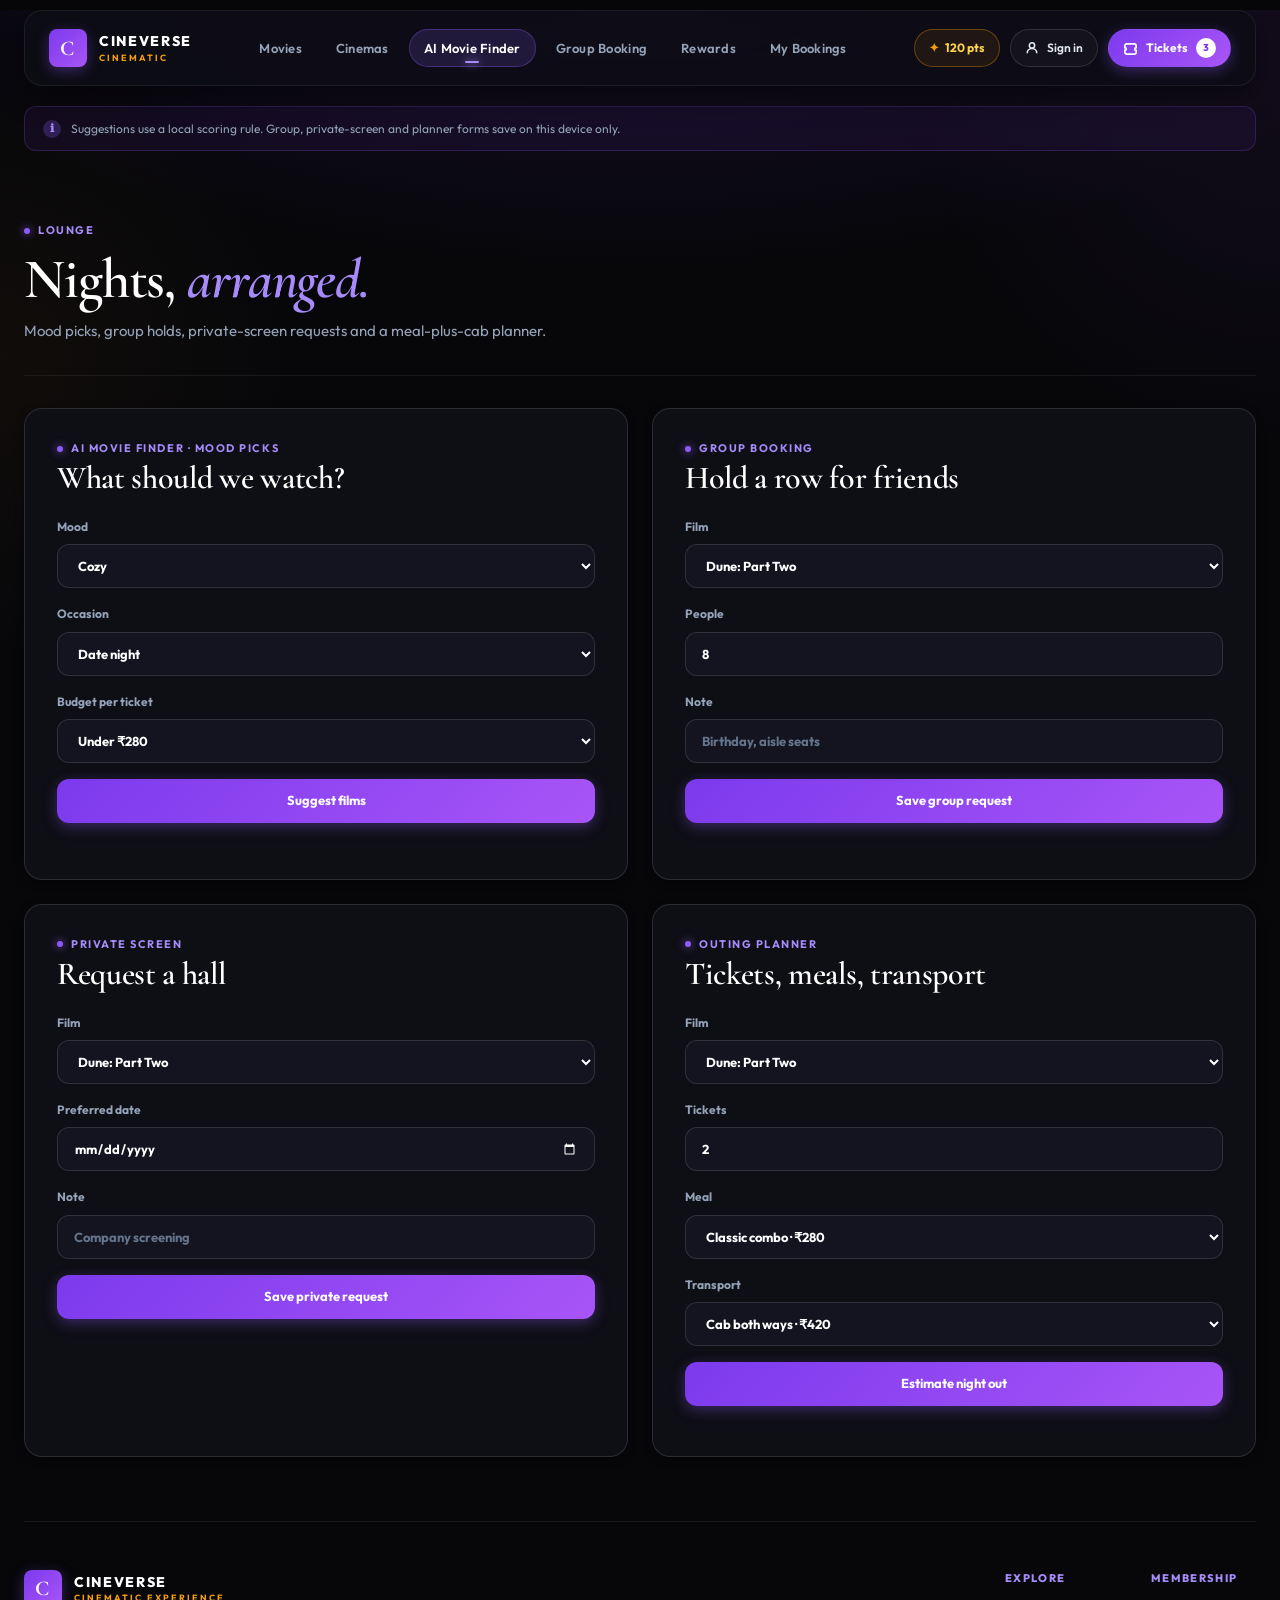
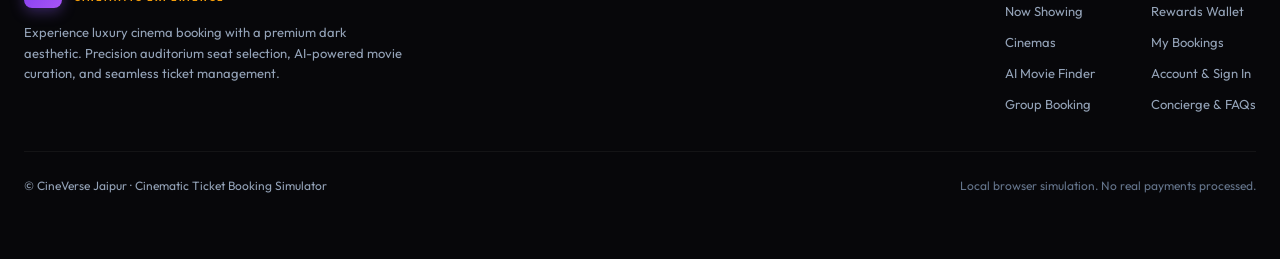
==== web/lounge.html @ 782a1f3f "Initial commit: CineVerse movie booking simulator" ====
<!doctype html>
<html lang="en">
<head>
  <meta charset="utf-8">
  <meta name="viewport" content="width=device-width, initial-scale=1">
  <meta name="theme-color" content="#07070A">
  <title>Lounge & AI Movie Finder | CineVerse</title>
  <link rel="preconnect" href="https://fonts.googleapis.com">
  <link rel="preconnect" href="https://fonts.gstatic.com" crossorigin>
  <link href="https://fonts.googleapis.com/css2?family=Cormorant+Garamond:wght@500;600;700&family=Outfit:wght@400;500;600;700;800&display=swap" rel="stylesheet">
  <link rel="stylesheet" href="styles.css">
  <script src="data.js" defer></script>
  <script src="app.js?v=cineverse1" defer></script>
</head>
<body data-page="lounge">
  <header class="topbar" id="app-header"></header>
  <main>
    <p class="demo-banner">Suggestions use a local scoring rule. Group, private-screen and planner forms save on this device only.</p>
    <section class="history-page-heading">
      <p class="eyebrow">LOUNGE</p>
      <h1>Nights, <em>arranged.</em></h1>
      <p class="intro-note">Mood picks, group holds, private-screen requests and a meal-plus-cab planner.</p>
    </section>
    <section class="lounge-grid">
      <article class="panel" id="mood-picks">
        <p class="eyebrow">AI MOVIE FINDER · MOOD PICKS</p>
        <h2>What should we watch?</h2>
        <form id="suggest-form" class="stack-form">
          <label>Mood
            <select id="mood">
              <option value="cozy">Cozy</option>
              <option value="epic">Epic</option>
              <option value="tense">Tense</option>
              <option value="hopeful">Hopeful</option>
              <option value="thoughtful">Thoughtful</option>
            </select>
          </label>
          <label>Occasion
            <select id="occasion">
              <option value="date">Date night</option>
              <option value="friends">Friends</option>
              <option value="family">Family</option>
              <option value="solo">Solo</option>
              <option value="celebration">Celebration</option>
            </select>
          </label>
          <label>Budget per ticket
            <select id="budget">
              <option value="280">Under ₹280</option>
              <option value="320">Under ₹320</option>
              <option value="400">Under ₹400</option>
              <option value="800">Any format</option>
            </select>
          </label>
          <button type="submit">Suggest films</button>
        </form>
        <div id="suggest-results" class="suggest-results"></div>
      </article>
      <article class="panel" id="group-booking">
        <p class="eyebrow">GROUP BOOKING</p>
        <h2>Hold a row for friends</h2>
        <form id="group-form" class="stack-form">
          <label>Film <select id="group-movie"></select></label>
          <label>People <input id="group-size" type="number" min="4" max="40" value="8" required></label>
          <label>Note <input id="group-note" type="text" placeholder="Birthday, aisle seats"></label>
          <button type="submit">Save group request</button>
        </form>
        <p id="group-status" class="status-message" role="status"></p>
      </article>
      <article class="panel" id="private-screen">
        <p class="eyebrow">PRIVATE SCREEN</p>
        <h2>Request a hall</h2>
        <form id="private-form" class="stack-form">
          <label>Film <select id="private-movie"></select></label>
          <label>Preferred date <input id="private-date" type="date" required></label>
          <label>Note <input id="private-note" type="text" placeholder="Company screening"></label>
          <button type="submit">Save private request</button>
        </form>
        <p id="private-status" class="status-message" role="status"></p>
      </article>
      <article class="panel" id="outing-planner">
        <p class="eyebrow">OUTING PLANNER</p>
        <h2>Tickets, meals, transport</h2>
        <form id="planner-form" class="stack-form">
          <label>Film <select id="plan-movie"></select></label>
          <label>Tickets <input id="plan-tickets" type="number" min="1" max="12" value="2" required></label>
          <label>Meal
            <select id="plan-meal">
              <option value="classic">Classic combo · ₹280</option>
              <option value="recliner">Recliner tray · ₹520</option>
              <option value="skip">No meal</option>
            </select>
          </label>
          <label>Transport
            <select id="plan-transport">
              <option value="cab">Cab both ways · ₹420</option>
              <option value="metro">Metro + auto · ₹120</option>
              <option value="own">Own vehicle · ₹80</option>
            </select>
          </label>
          <button type="submit">Estimate night out</button>
        </form>
        <p id="planner-status" class="status-message" role="status"></p>
      </article>
    </section>
  </main>
  <footer id="app-footer"></footer>
</body>
</html>
---- web/styles.css ----
/* ==========================================================================
   CINEVERSE — Cinematic Dark Aesthetic (Inspired by Cine Sync)
   ========================================================================== */

@import url("https://fonts.googleapis.com/css2?family=Cormorant+Garamond:ital,wght@0,500;0,600;0,700;1,500;1,600&family=Outfit:wght@300;400;500;600;700;800&display=swap");

:root {
  color-scheme: dark;

  /* Deep Charcoal & Obsidian Base */
  --bg-canvas: #07070A;
  --bg-surface: #0E0E15;
  --bg-surface-elevated: #141420;
  --bg-surface-card: #181826;
  --bg-surface-hover: #202033;
  --bg-glass: rgba(14, 14, 21, 0.85);
  --bg-glass-card: rgba(22, 22, 34, 0.72);
  --bg-glass-elevated: rgba(26, 26, 42, 0.85);

  /* Elegant Purple & Ultraviolet Accents */
  --purple-primary: #8B5CF6;
  --purple-vibrant: #7C3AED;
  --purple-light: #A78BFA;
  --purple-soft: #DDD6FE;
  --purple-muted: #5B21B6;
  --purple-glow: rgba(139, 92, 246, 0.35);
  --purple-glow-subtle: rgba(139, 92, 246, 0.15);
  --purple-glow-hover: rgba(168, 85, 247, 0.45);
  --gradient-purple: linear-gradient(135deg, #7C3AED 0%, #A855F7 100%);
  --gradient-purple-subtle: linear-gradient(135deg, rgba(124, 58, 237, 0.18) 0%, rgba(168, 85, 247, 0.08) 100%);
  --gradient-glass: linear-gradient(135deg, rgba(255, 255, 255, 0.05) 0%, rgba(255, 255, 255, 0.01) 100%);

  /* Secondary Accents */
  --amber-gold: #F59E0B;
  --amber-gold-light: #FCD34D;
  --amber-glow: rgba(245, 158, 11, 0.25);
  --emerald: #10B981;
  --emerald-glow: rgba(16, 185, 129, 0.25);
  --rose-alert: #F43F5E;
  --rose-glow: rgba(244, 63, 94, 0.25);

  /* Typography / Text Palette */
  --text-primary: #F8FAFC;
  --text-heading: #FFFFFF;
  --text-body: #E2E8F0;
  --text-secondary: #94A3B8;
  --text-muted: #64748B;
  --text-subtle: #475569;

  /* Borders & Lines */
  --border-subtle: rgba(255, 255, 255, 0.07);
  --border-medium: rgba(255, 255, 255, 0.12);
  --border-purple: rgba(139, 92, 246, 0.28);
  --border-purple-strong: rgba(139, 92, 246, 0.6);
  --border-purple-glow: 0 0 0 1px rgba(139, 92, 246, 0.4), 0 0 15px rgba(139, 92, 246, 0.2);

  /* Shadows & Depth */
  --shadow-sm: 0 2px 8px rgba(0, 0, 0, 0.4);
  --shadow-md: 0 8px 24px rgba(0, 0, 0, 0.55);
  --shadow-lg: 0 16px 40px rgba(0, 0, 0, 0.7);
  --shadow-purple: 0 10px 30px -10px rgba(124, 58, 237, 0.45);
  --shadow-glow: 0 0 25px rgba(139, 92, 246, 0.25);

  /* Typography Settings */
  --font-display: "Cormorant Garamond", Georgia, serif;
  --font-ui: "Outfit", -apple-system, BlinkMacSystemFont, "Segoe UI", Roboto, sans-serif;

  /* Motion & Dimensions */
  --ease: cubic-bezier(0.16, 1, 0.3, 1);
  --ease-spring: cubic-bezier(0.34, 1.56, 0.64, 1);
  --content-max: 1240px;
  --radius-xs: 4px;
  --radius-sm: 8px;
  --radius-md: 12px;
  --radius-lg: 18px;
  --radius-xl: 26px;
  --radius-pill: 9999px;
}

/* ==========================================================================
   Base & Resets
   ========================================================================== */

*, *::before, *::after {
  box-sizing: border-box;
  margin: 0;
  padding: 0;
}

html {
  scroll-behavior: smooth;
  scroll-padding-top: 96px;
  background-color: var(--bg-canvas);
}

body {
  min-width: 320px;
  min-height: 100vh;
  margin: 0;
  padding-bottom: 40px;
  color: var(--text-body);
  background-color: var(--bg-canvas);
  background-image:
    radial-gradient(ellipse 90% 60% at 50% -15%, rgba(124, 58, 237, 0.16), transparent 75%),
    radial-gradient(circle 600px at 100% 10%, rgba(168, 85, 247, 0.06), transparent 60%),
    radial-gradient(circle 500px at 0% 40%, rgba(245, 158, 11, 0.04), transparent 60%);
  background-attachment: fixed;
  font: 400 15px/1.6 var(--font-ui);
  -webkit-font-smoothing: antialiased;
  -moz-osx-font-smoothing: grayscale;
}

/* Custom Cinema Scrollbar */
::-webkit-scrollbar {
  width: 9px;
  height: 9px;
}
::-webkit-scrollbar-track {
  background: var(--bg-canvas);
}
::-webkit-scrollbar-thumb {
  background: #252538;
  border-radius: var(--radius-pill);
  border: 2px solid var(--bg-canvas);
}
::-webkit-scrollbar-thumb:hover {
  background: var(--purple-vibrant);
}

button, input, select, textarea {
  font: inherit;
  color: inherit;
}

button, a, input, select {
  -webkit-tap-highlight-color: transparent;
}

a {
  color: inherit;
  text-decoration: none;
  transition: color 180ms var(--ease);
}

button {
  background: transparent;
  border: 0;
  cursor: pointer;
  color: inherit;
}

button:focus-visible, a:focus-visible, input:focus-visible, select:focus-visible, textarea:focus-visible {
  outline: 2px solid var(--purple-primary);
  outline-offset: 3px;
}

.topbar, main, footer {
  width: min(var(--content-max), calc(100% - 48px));
  margin-inline: auto;
}

main {
  animation: page-enter 300ms var(--ease) both;
}

/* ==========================================================================
   Navigation Bar (Header)
   ========================================================================== */

.topbar {
  position: sticky;
  z-index: 50;
  top: 0;
  display: flex;
  align-items: center;
  justify-content: space-between;
  gap: 20px;
  min-height: 76px;
  padding: 12px 24px;
  margin-top: 10px;
  border: 1px solid var(--border-subtle);
  border-radius: var(--radius-lg);
  background: var(--bg-glass);
  backdrop-filter: blur(24px) saturate(180%);
  -webkit-backdrop-filter: blur(24px) saturate(180%);
  box-shadow: 0 10px 30px rgba(0, 0, 0, 0.45);
  transition: border-color 220ms var(--ease), box-shadow 220ms var(--ease);
}

.topbar:hover {
  border-color: rgba(139, 92, 246, 0.2);
}

/* Brand Wordmark */
.wordmark {
  display: inline-flex;
  align-items: center;
  gap: 12px;
  font-size: 14px;
  font-weight: 800;
  letter-spacing: 0.12em;
  color: var(--text-heading);
  text-transform: uppercase;
}

.wordmark .mark {
  display: grid;
  width: 38px;
  height: 38px;
  place-items: center;
  border-radius: var(--radius-sm);
  background: var(--gradient-purple);
  color: #FFFFFF;
  font: 700 21px/1 var(--font-display);
  box-shadow: 0 4px 14px var(--purple-glow);
  transition: transform 220ms var(--ease), box-shadow 220ms var(--ease);
}

.wordmark:hover .mark {
  transform: scale(1.06) rotate(-2deg);
  box-shadow: 0 6px 20px rgba(139, 92, 246, 0.6);
}

.brand-text {
  display: flex;
  flex-direction: column;
  line-height: 1.1;
}

.brand-text small {
  margin-top: 3px;
  color: var(--amber-gold);
  font: 700 9px/1 var(--font-ui);
  letter-spacing: 0.22em;
}

/* Primary Navigation Links */
.primary-nav {
  display: flex;
  align-items: center;
  gap: 6px;
}

.primary-nav .nav-item {
  position: relative;
  padding: 8px 14px;
  border-radius: var(--radius-pill);
  color: var(--text-secondary);
  font-size: 13px;
  font-weight: 600;
  letter-spacing: 0.02em;
  transition: color 180ms var(--ease), background 180ms var(--ease);
}

.primary-nav .nav-item:hover {
  color: var(--text-heading);
  background: rgba(255, 255, 255, 0.05);
}

.primary-nav .nav-item.active,
.primary-nav .nav-item[aria-current="page"] {
  color: #FFFFFF;
  background: rgba(139, 92, 246, 0.16);
  border: 1px solid rgba(139, 92, 246, 0.35);
}

.primary-nav .nav-item.active::after,
.primary-nav .nav-item[aria-current="page"]::after {
  content: "";
  position: absolute;
  bottom: 3px;
  left: 50%;
  transform: translateX(-50%);
  width: 14px;
  height: 2px;
  background: var(--purple-light);
  border-radius: 2px;
  box-shadow: 0 0 8px var(--purple-light);
}

/* Header Action Cluster */
.header-actions {
  display: flex;
  align-items: center;
  gap: 10px;
}

/* Rewards Pill */
.rewards-pill {
  display: inline-flex;
  align-items: center;
  gap: 6px;
  height: 38px;
  padding: 0 14px;
  border: 1px solid rgba(245, 158, 11, 0.35);
  border-radius: var(--radius-pill);
  background: rgba(245, 158, 11, 0.08);
  color: var(--amber-gold-light);
  font-size: 12px;
  font-weight: 700;
  transition: transform 180ms var(--ease), background 180ms var(--ease), border-color 180ms var(--ease);
}

.rewards-pill:hover {
  transform: translateY(-1px);
  background: rgba(245, 158, 11, 0.16);
  border-color: var(--amber-gold);
  color: #FFFFFF;
  box-shadow: 0 4px 14px var(--amber-glow);
}

.rewards-icon {
  color: var(--amber-gold);
  font-size: 12px;
}

/* Session / Sign-in Pill */
.session-pill {
  display: inline-flex;
  align-items: center;
  gap: 8px;
  height: 38px;
  padding: 0 14px;
  border: 1px solid var(--border-medium);
  border-radius: var(--radius-pill);
  background: rgba(255, 255, 255, 0.03);
  color: var(--text-body);
  font-size: 12px;
  font-weight: 600;
  transition: transform 180ms var(--ease), background 180ms var(--ease), border-color 180ms var(--ease);
}

.session-pill:hover {
  transform: translateY(-1px);
  background: rgba(255, 255, 255, 0.08);
  border-color: var(--purple-light);
  color: #FFFFFF;
}

.session-icon {
  width: 14px;
  height: 14px;
  fill: none;
  stroke: currentColor;
  stroke-width: 1.8;
}

/* Ticket Archive Link */
.history-link {
  display: inline-flex;
  align-items: center;
  gap: 8px;
  height: 38px;
  padding: 0 14px;
  border: 1px solid var(--border-purple);
  border-radius: var(--radius-pill);
  background: var(--gradient-purple);
  color: #FFFFFF;
  font-size: 12px;
  font-weight: 700;
  box-shadow: 0 4px 14px var(--purple-glow);
  transition: transform 180ms var(--ease), box-shadow 180ms var(--ease), filter 180ms var(--ease);
}

.history-link:hover {
  transform: translateY(-1px);
  box-shadow: 0 6px 20px rgba(139, 92, 246, 0.55);
  filter: brightness(1.1);
}

.history-link svg {
  width: 15px;
  height: 15px;
  fill: none;
  stroke: currentColor;
  stroke-width: 1.8;
}

.booking-count {
  display: inline-grid;
  min-width: 20px;
  height: 20px;
  padding-inline: 4px;
  place-items: center;
  border-radius: var(--radius-pill);
  background: #FFFFFF;
  color: var(--purple-vibrant);
  font-size: 10px;
  font-weight: 800;
}

/* Mobile Nav Toggle Button */
.nav-toggle {
  display: none;
  width: 40px;
  height: 40px;
  place-items: center;
  border: 1px solid var(--border-medium);
  border-radius: var(--radius-md);
  background: var(--bg-surface);
  color: var(--text-primary);
}

.nav-toggle-icon,
.nav-toggle-icon::before,
.nav-toggle-icon::after {
  display: block;
  width: 18px;
  height: 2px;
  background: currentColor;
  border-radius: 2px;
  transition: transform 200ms var(--ease);
}

.nav-toggle-icon {
  position: relative;
}

.nav-toggle-icon::before,
.nav-toggle-icon::after {
  content: "";
  position: absolute;
  left: 0;
}

.nav-toggle-icon::before { top: -6px; }
.nav-toggle-icon::after { top: 6px; }

/* Demo Banner */
.demo-banner {
  margin: 20px 0 24px;
  padding: 12px 18px;
  border: 1px solid rgba(139, 92, 246, 0.22);
  border-radius: var(--radius-md);
  background: rgba(124, 58, 237, 0.08);
  color: var(--text-secondary);
  font-size: 12px;
  display: flex;
  align-items: center;
  gap: 10px;
}

.demo-banner::before {
  content: "ℹ";
  display: inline-grid;
  width: 18px;
  height: 18px;
  place-items: center;
  border-radius: 50%;
  background: rgba(139, 92, 246, 0.25);
  color: var(--purple-light);
  font-size: 11px;
  font-weight: 800;
  flex-shrink: 0;
}

/* ==========================================================================
   Cinematic Hero Banner (Featured Film Carousel)
   ========================================================================== */

.feature-hero {
  position: relative;
  display: grid;
  grid-template-columns: repeat(12, minmax(0, 1fr));
  min-height: 480px;
  margin: 24px 0 64px;
  border: 1px solid var(--border-medium);
  border-radius: var(--radius-xl);
  overflow: hidden;
  background: var(--bg-surface);
  background-size: cover;
  background-position: center 20%;
  background-repeat: no-repeat;
  transition: background-image 400ms var(--ease);
  box-shadow: var(--shadow-lg), inset 0 1px 0 rgba(255, 255, 255, 0.08);
}

.feature-hero::before {
  content: "";
  position: absolute;
  inset: 0;
  background:
    radial-gradient(ellipse 60% 80% at 85% 50%, rgba(124, 58, 237, 0.22), transparent 70%),
    radial-gradient(circle 350px at 15% 20%, rgba(168, 85, 247, 0.1), transparent 60%);
  pointer-events: none;
}

.feature-copy {
  grid-column: 1 / span 7;
  position: relative;
  z-index: 2;
  display: flex;
  flex-direction: column;
  justify-content: center;
  align-items: flex-start;
  padding: 56px clamp(28px, 5vw, 64px);
  animation: rise-in 420ms var(--ease) both;
}

.feature-kicker {
  display: flex;
  width: 100%;
  justify-content: space-between;
  align-items: center;
  margin-bottom: 8px;
}

.eyebrow {
  margin: 0;
  color: var(--purple-light);
  font: 700 11px/1.4 var(--font-ui);
  letter-spacing: 0.14em;
  text-transform: uppercase;
  display: inline-flex;
  align-items: center;
  gap: 8px;
}

.eyebrow::before {
  content: "";
  display: inline-block;
  width: 6px;
  height: 6px;
  border-radius: 50%;
  background: var(--purple-primary);
  box-shadow: 0 0 8px var(--purple-primary);
}

.feature-counter {
  color: var(--text-muted);
  font-size: 12px;
  font-weight: 700;
  font-variant-numeric: tabular-nums;
  letter-spacing: 0.08em;
}

.feature-copy h1 {
  max-width: 650px;
  margin: 10px 0 14px;
  color: var(--text-heading);
  font: 600 clamp(42px, 5.2vw, 68px)/1.02 var(--font-display);
  letter-spacing: -0.02em;
  text-shadow: 0 2px 20px rgba(0, 0, 0, 0.6);
}

.feature-meta {
  display: flex;
  flex-wrap: wrap;
  align-items: center;
  gap: 8px;
  margin: 0 0 18px;
  color: var(--text-secondary);
  font-size: 13px;
  font-weight: 500;
}

.hero-genre-pill {
  padding: 3px 10px;
  border-radius: var(--radius-pill);
  background: rgba(139, 92, 246, 0.16);
  border: 1px solid rgba(139, 92, 246, 0.3);
  color: var(--purple-light);
  font-size: 11px;
  font-weight: 700;
}

.hero-cert-pill {
  padding: 2px 8px;
  border-radius: var(--radius-xs);
  background: rgba(255, 255, 255, 0.08);
  border: 1px solid var(--border-medium);
  color: var(--text-body);
  font-size: 10px;
  font-weight: 800;
}

.hero-score-badge {
  padding: 2px 8px;
  border-radius: var(--radius-pill);
  background: rgba(245, 158, 11, 0.15);
  border: 1px solid rgba(245, 158, 11, 0.35);
  color: var(--amber-gold-light);
  font-size: 11px;
  font-weight: 800;
}

.hero-dot {
  color: var(--text-muted);
}

.feature-description {
  max-width: 500px;
  margin: 0 0 32px;
  color: var(--text-secondary);
  font-size: 15px;
  line-height: 1.65;
}

.feature-actions {
  display: flex;
  width: 100%;
  flex-wrap: wrap;
  align-items: center;
  gap: 14px;
}

/* Primary Hero Book Button */
.feature-book {
  display: inline-flex;
  min-height: 48px;
  align-items: center;
  gap: 14px;
  padding: 0 24px;
  border: 0;
  border-radius: var(--radius-pill);
  background: var(--gradient-purple);
  color: #FFFFFF;
  font-size: 13px;
  font-weight: 700;
  letter-spacing: 0.04em;
  box-shadow: 0 6px 24px var(--purple-glow);
  cursor: pointer;
  transition: transform 200ms var(--ease), box-shadow 200ms var(--ease), filter 200ms var(--ease);
}

.feature-book:hover {
  transform: translateY(-2px);
  box-shadow: 0 10px 32px rgba(139, 92, 246, 0.6);
  filter: brightness(1.12);
}

.feature-book:active {
  transform: translateY(0);
}

.ghost-button {
  display: inline-flex;
  min-height: 48px;
  align-items: center;
  gap: 8px;
  padding: 0 20px;
  border: 1px solid var(--border-medium);
  border-radius: var(--radius-pill);
  background: rgba(255, 255, 255, 0.04);
  color: var(--text-body);
  font-size: 13px;
  font-weight: 600;
  backdrop-filter: blur(12px);
  cursor: pointer;
  transition: transform 180ms var(--ease), background 180ms var(--ease), border-color 180ms var(--ease), color 180ms var(--ease);
}

.ghost-button:hover {
  transform: translateY(-2px);
  background: rgba(255, 255, 255, 0.09);
  border-color: var(--purple-light);
  color: #FFFFFF;
}

.carousel-controls {
  display: flex;
  gap: 8px;
  margin-left: auto;
}

.carousel-arrow {
  display: grid;
  width: 44px;
  height: 44px;
  place-items: center;
  border: 1px solid var(--border-medium);
  border-radius: 50%;
  background: var(--bg-surface-elevated);
  color: var(--text-body);
  cursor: pointer;
  transition: transform 180ms var(--ease), border-color 180ms var(--ease), background 180ms var(--ease), color 180ms var(--ease);
}

.carousel-arrow:hover {
  transform: translateY(-2px);
  border-color: var(--purple-light);
  background: var(--purple-vibrant);
  color: #FFFFFF;
  box-shadow: 0 4px 16px var(--purple-glow);
}

/* Featured Poster Visual Stage */
.feature-art-block {
  grid-column: 8 / -1;
  position: relative;
  display: grid;
  place-items: center;
  min-height: 480px;
  overflow: hidden;
  background:
    radial-gradient(circle 350px at 50% 50%, rgba(124, 58, 237, 0.28), transparent 75%),
    linear-gradient(135deg, #10101C 0%, #0A0A10 100%);
  border-left: 1px solid var(--border-subtle);
}

.featured-poster {
  position: relative;
  display: flex;
  flex-direction: column;
  justify-content: space-between;
  width: min(72%, 290px);
  aspect-ratio: 2 / 3;
  padding: 24px;
  border-radius: var(--radius-lg);
  border: 1px solid rgba(255, 255, 255, 0.16);
  color: #FFFFFF;
  background: linear-gradient(160deg, #1E1B4B 0%, #0F0E2A 100%);
  box-shadow: 0 24px 60px rgba(0, 0, 0, 0.75), 0 0 35px rgba(124, 58, 237, 0.25);
  overflow: hidden;
  transition: transform 300ms var(--ease), box-shadow 300ms var(--ease);
}

.featured-poster::before {
  content: "";
  position: absolute;
  top: 0;
  left: 0;
  right: 0;
  height: 50%;
  background: linear-gradient(180deg, rgba(255, 255, 255, 0.08) 0%, transparent 100%);
  pointer-events: none;
}

.featured-poster[data-tone="teal"] { background: linear-gradient(160deg, #0F3B4A 0%, #081C24 100%); }
.featured-poster[data-tone="rose"] { background: linear-gradient(160deg, #4A152E 0%, #200813 100%); }
.featured-poster[data-tone="blue"] { background: linear-gradient(160deg, #152A5A 0%, #081125 100%); }
.featured-poster[data-tone="violet"] { background: linear-gradient(160deg, #361756 0%, #170728 100%); }
.featured-poster[data-tone="gold"] { background: linear-gradient(160deg, #4A3515 0%, #201505 100%); }
.featured-poster[data-tone="green"] { background: linear-gradient(160deg, #104030 0%, #061912 100%); }

.featured-poster-kicker {
  position: relative;
  z-index: 2;
  font-size: 10px;
  font-weight: 800;
  letter-spacing: 0.16em;
  color: rgba(255, 255, 255, 0.8);
  text-transform: uppercase;
}

.featured-poster-letter {
  position: relative;
  z-index: 2;
  font: 600 clamp(80px, 10vw, 130px)/0.8 var(--font-display);
  color: #FFFFFF;
  text-shadow: 0 10px 40px rgba(0, 0, 0, 0.6);
  align-self: center;
}

.featured-poster-index {
  position: relative;
  z-index: 2;
  display: inline-block;
  width: fit-content;
  padding: 4px 10px;
  border-radius: var(--radius-xs);
  background: rgba(0, 0, 0, 0.5);
  border: 1px solid rgba(255, 255, 255, 0.15);
  font-size: 10px;
  font-weight: 800;
  letter-spacing: 0.12em;
}

.featured-art-sun {
  position: absolute;
  top: 15%;
  right: 12%;
  width: 32%;
  aspect-ratio: 1;
  border-radius: 50%;
  background: radial-gradient(circle, var(--amber-gold) 0%, transparent 70%);
  opacity: 0.55;
  filter: blur(8px);
}

.featured-art-line {
  position: absolute;
  right: -20%;
  bottom: 22%;
  left: -20%;
  height: 35%;
  border-top: 1px solid rgba(255, 255, 255, 0.3);
  border-radius: 50%;
  transform: rotate(-12deg);
}

/* ==========================================================================
   Now Showing & Movie Catalogue
   ========================================================================== */

.now-showing {
  padding: 24px 0 64px;
}

.section-heading {
  display: flex;
  align-items: flex-end;
  justify-content: space-between;
  gap: 20px;
  margin-bottom: 24px;
}

h2 {
  margin: 6px 0 0;
  color: var(--text-heading);
  font: 600 32px/1.15 var(--font-display);
  letter-spacing: -0.01em;
}

.section-note {
  padding: 4px 12px;
  border-radius: var(--radius-pill);
  background: rgba(255, 255, 255, 0.05);
  border: 1px solid var(--border-subtle);
  color: var(--purple-light);
  font-size: 11px;
  font-weight: 700;
  letter-spacing: 0.08em;
}

/* Catalogue Filter & Search Tools */
.catalogue-tools {
  display: flex;
  flex-wrap: wrap;
  align-items: center;
  gap: 16px;
  margin-bottom: 32px;
  padding: 16px 20px;
  border-radius: var(--radius-lg);
  background: var(--bg-surface);
  border: 1px solid var(--border-subtle);
}

.field-visible {
  display: flex;
  flex-direction: column;
  gap: 6px;
  color: var(--text-secondary);
  font-size: 11px;
  font-weight: 700;
  letter-spacing: 0.05em;
  text-transform: uppercase;
}

.field-visible input,
.field-visible select,
.stack-form input,
.stack-form select,
.stack-form textarea {
  min-width: 240px;
  height: 44px;
  padding: 0 16px;
  border: 1px solid var(--border-medium);
  border-radius: var(--radius-md);
  color: var(--text-heading);
  background: var(--bg-surface-elevated);
  font-size: 13px;
  transition: border-color 180ms var(--ease), box-shadow 180ms var(--ease);
}

.field-visible input::placeholder,
.stack-form input::placeholder,
.stack-form textarea::placeholder {
  color: var(--text-muted);
}

.field-visible input:focus,
.field-visible select:focus,
.stack-form input:focus,
.stack-form select:focus,
.stack-form textarea:focus {
  border-color: var(--purple-primary);
  box-shadow: 0 0 0 3px var(--purple-glow);
  outline: none;
}

/* Movie Poster Grid */
.movie-grid {
  display: grid;
  grid-template-columns: repeat(3, minmax(0, 1fr));
  gap: 24px;
}

.movie-card {
  position: relative;
  display: flex;
  flex-direction: column;
  min-width: 0;
  overflow: hidden;
  padding: 0;
  border: 1px solid var(--border-medium);
  border-radius: var(--radius-lg);
  background: var(--bg-surface);
  color: var(--text-body);
  text-align: left;
  cursor: pointer;
  box-shadow: var(--shadow-sm);
  transition: transform 240ms var(--ease), border-color 240ms var(--ease), box-shadow 240ms var(--ease);
  animation: rise-in 360ms var(--ease) both;
}

.movie-card > * {
  pointer-events: none;
}

#featured-poster,
#movie-poster {
  cursor: pointer;
  transition: transform 240ms var(--ease), box-shadow 240ms var(--ease), border-color 240ms var(--ease);
}

#featured-poster:hover {
  transform: translateY(-4px) scale(1.02);
  box-shadow: 0 28px 70px rgba(0, 0, 0, 0.8), 0 0 45px rgba(124, 58, 237, 0.45);
}

#movie-poster:hover {
  transform: translateY(-2px);
  border-color: var(--purple-light);
  box-shadow: 0 10px 24px rgba(0, 0, 0, 0.6), 0 0 15px rgba(139, 92, 246, 0.35);
}

.movie-card:hover {
  transform: translateY(-8px);
  border-color: rgba(139, 92, 246, 0.5);
  box-shadow: 0 16px 36px rgba(0, 0, 0, 0.6), 0 0 25px rgba(139, 92, 246, 0.22);
}

.movie-card[aria-pressed="true"] {
  border: 2px solid var(--purple-primary);
  box-shadow: 0 0 0 1px var(--purple-primary), 0 12px 32px var(--purple-glow);
}

.movie-card-poster {
  position: relative;
  display: flex;
  flex-direction: column;
  justify-content: space-between;
  width: 100%;
  aspect-ratio: 16 / 11;
  overflow: hidden;
  padding: 16px;
  color: #FFFFFF;
  background: linear-gradient(135deg, #1C1944 0%, #0F0E2A 100%);
}

.movie-card-poster[data-tone="teal"] { background: linear-gradient(135deg, #0D3340 0%, #081B22 100%); }
.movie-card-poster[data-tone="rose"] { background: linear-gradient(135deg, #3D1226 0%, #1A0710 100%); }
.movie-card-poster[data-tone="blue"] { background: linear-gradient(135deg, #13244E 0%, #071024 100%); }
.movie-card-poster[data-tone="violet"] { background: linear-gradient(135deg, #2D1448 0%, #130620 100%); }
.movie-card-poster[data-tone="gold"] { background: linear-gradient(135deg, #3C2B11 0%, #1A1204 100%); }
.movie-card-poster[data-tone="green"] { background: linear-gradient(135deg, #0E3528 0%, #051610 100%); }

.poster-ambient-glow {
  position: absolute;
  top: -20%;
  right: -20%;
  width: 60%;
  height: 60%;
  border-radius: 50%;
  background: radial-gradient(circle, rgba(255, 255, 255, 0.12), transparent 70%);
  filter: blur(15px);
  pointer-events: none;
}

.poster-kicker {
  position: relative;
  z-index: 2;
  display: inline-flex;
  align-items: center;
  gap: 6px;
  padding: 4px 10px;
  border-radius: var(--radius-pill);
  background: rgba(0, 0, 0, 0.65);
  border: 1px solid rgba(255, 255, 255, 0.15);
  font-size: 11px;
  font-weight: 700;
  width: fit-content;
}

.score-star {
  color: var(--amber-gold);
}

.rating-pill {
  padding: 1px 5px;
  border-radius: 3px;
  background: rgba(255, 255, 255, 0.12);
  font-size: 9px;
}

.poster-letter {
  position: relative;
  z-index: 2;
  align-self: center;
  font: 600 clamp(56px, 6vw, 76px)/0.9 var(--font-display);
  color: #FFFFFF;
  text-shadow: 0 4px 20px rgba(0, 0, 0, 0.7);
  transition: transform 240ms var(--ease);
}

.movie-card:hover .poster-letter {
  transform: scale(1.1);
}

.poster-index {
  position: relative;
  z-index: 2;
  display: inline-block;
  padding: 3px 8px;
  border-radius: var(--radius-xs);
  background: rgba(0, 0, 0, 0.6);
  border: 1px solid rgba(255, 255, 255, 0.1);
  font-size: 10px;
  font-weight: 700;
  letter-spacing: 0.08em;
  width: fit-content;
}

/* Movie Card Body */
.movie-card-info {
  display: flex;
  flex-direction: column;
  gap: 6px;
  padding: 18px 20px 20px;
}

.movie-card-title {
  color: var(--text-heading);
  font-size: 17px;
  font-weight: 700;
  letter-spacing: -0.01em;
}

.movie-card-meta {
  color: var(--text-secondary);
  font-size: 12px;
}

.movie-card-price {
  margin-top: 4px;
  color: var(--purple-light);
  font-size: 13px;
  font-weight: 700;
}

/* Hover Action Button */
.movie-card-action {
  position: absolute;
  right: 18px;
  bottom: 18px;
  display: inline-flex;
  align-items: center;
  gap: 6px;
  padding: 8px 14px;
  border-radius: var(--radius-pill);
  background: var(--gradient-purple);
  color: #FFFFFF;
  font-size: 11px;
  font-weight: 700;
  opacity: 0;
  transform: translateY(6px);
  box-shadow: 0 4px 14px var(--purple-glow);
  transition: opacity 200ms var(--ease), transform 200ms var(--ease);
}

.movie-card:hover .movie-card-action,
.movie-card:focus-visible .movie-card-action,
.movie-card[aria-pressed="true"] .movie-card-action {
  opacity: 1;
  transform: translateY(0);
}

.movie-card-action svg {
  width: 12px;
  height: 12px;
  fill: none;
  stroke: currentColor;
  stroke-width: 2;
  stroke-linecap: round;
  stroke-linejoin: round;
}

/* Selected Movie Preview Banner */
.movie-details {
  display: flex;
  align-items: center;
  gap: 24px;
  margin-top: 32px;
  padding: 24px 28px;
  border-radius: var(--radius-lg);
  border: 1px solid var(--border-purple);
  background: var(--gradient-purple-subtle);
  backdrop-filter: blur(16px);
}

.movie-poster {
  position: relative;
  display: flex;
  flex-direction: column;
  justify-content: space-between;
  width: 80px;
  height: 104px;
  flex-shrink: 0;
  padding: 8px;
  border-radius: var(--radius-md);
  border: 1px solid rgba(255, 255, 255, 0.15);
  background: var(--bg-surface-elevated);
  box-shadow: 0 8px 20px rgba(0, 0, 0, 0.5);
}

.movie-poster .poster-letter {
  font-size: 34px;
}

.movie-copy {
  min-width: 0;
  flex: 1;
}

.movie-meta {
  margin: 0 0 6px;
  color: var(--purple-light);
  font-size: 13px;
  font-weight: 700;
}

.movie-meta .meta-score {
  color: var(--amber-gold);
}

.movie-description {
  margin: 0 0 8px;
  color: var(--text-secondary);
  font-size: 14px;
  line-height: 1.5;
}

.movie-price {
  margin: 0;
  color: var(--text-heading);
  font-size: 14px;
  font-weight: 700;
}

/* ==========================================================================
   The Auditorium (Seat Selection & Projector Screen)
   ========================================================================== */

.seat-section {
  width: 100%;
  margin: 20px 0 160px;
  padding: 48px 0 64px;
  border-radius: var(--radius-xl);
  border: 1px solid var(--border-subtle);
  background: var(--bg-surface);
  box-shadow: var(--shadow-md);
}

.seat-section > .section-heading,
.seat-section > .booking-options,
.seat-section > .screen-wrap,
.seat-section > .seat-grid,
.seat-section > .seat-legend {
  width: min(100% - 48px, 880px);
  margin-inline: auto;
}

.booking-options {
  display: flex;
  flex-direction: column;
  gap: 16px;
  margin-bottom: 36px;
  padding: 20px 24px;
  border-radius: var(--radius-lg);
  background: var(--bg-surface-elevated);
  border: 1px solid var(--border-subtle);
}

.chip-row {
  display: flex;
  flex-wrap: wrap;
  gap: 10px;
}

.chip, .showtime-chip {
  min-height: 38px;
  padding: 0 16px;
  border: 1px solid var(--border-medium);
  border-radius: var(--radius-pill);
  color: var(--text-secondary);
  background: var(--bg-surface-card);
  font-size: 12px;
  font-weight: 600;
  letter-spacing: 0.02em;
  cursor: pointer;
  transition: transform 180ms var(--ease), border-color 180ms var(--ease), background 180ms var(--ease), color 180ms var(--ease);
}

.chip:hover, .showtime-chip:hover {
  transform: translateY(-1px);
  border-color: var(--purple-light);
  color: var(--text-heading);
  background: rgba(255, 255, 255, 0.06);
}

.chip[aria-pressed="true"], .showtime-chip[aria-pressed="true"] {
  border-color: var(--purple-primary);
  background: var(--gradient-purple);
  color: #FFFFFF;
  box-shadow: 0 4px 14px var(--purple-glow);
}

/* Luminous Projector Screen Arc */
.screen-wrap {
  position: relative;
  margin: 28px auto 44px;
  text-align: center;
}

.screen-glow {
  width: min(88%, 680px);
  height: 22px;
  margin-inline: auto;
  border-top: 3px solid #E2E8F0;
  border-radius: 50% 50% 0 0;
  box-shadow: 0 6px 30px rgba(139, 92, 246, 0.45), 0 2px 10px rgba(255, 255, 255, 0.5);
  position: relative;
}

.screen-glow::after {
  content: "";
  position: absolute;
  top: 0;
  left: 5%;
  right: 5%;
  height: 70px;
  background: radial-gradient(ellipse 70% 80% at 50% 0%, rgba(139, 92, 246, 0.18), transparent 80%);
  pointer-events: none;
}

.screen-label {
  margin-top: 10px;
  color: var(--text-muted);
  font-size: 10px;
  font-weight: 800;
  letter-spacing: 0.28em;
  text-transform: uppercase;
}

/* Seat Grid */
.seat-grid {
  display: grid;
  gap: 14px;
  margin-bottom: 28px;
}

.seat-row {
  display: grid;
  grid-template-columns: 24px repeat(4, minmax(32px, 50px)) 36px repeat(4, minmax(32px, 50px)) 24px;
  justify-content: center;
  align-items: center;
  gap: 10px;
}

.row-label, .seat-row::after {
  color: var(--text-muted);
  font-size: 12px;
  font-weight: 700;
  text-align: center;
}

.seat-row::after {
  content: attr(data-row);
}

.seat-aisle {
  width: 100%;
  height: 1px;
}

/* Standard Seat Styling */
.seat {
  position: relative;
  width: 100%;
  aspect-ratio: 1.05;
  border: 1.5px solid var(--border-medium);
  border-radius: 7px 7px 3px 3px;
  color: var(--text-secondary);
  background: #141420;
  font-size: 11px;
  font-weight: 700;
  cursor: pointer;
  transition: transform 180ms var(--ease), border-color 180ms var(--ease), background 180ms var(--ease), color 180ms var(--ease), box-shadow 180ms var(--ease);
}

.seat::before {
  content: "";
  position: absolute;
  top: 2px;
  left: 3px;
  right: 3px;
  height: 40%;
  border-radius: 4px 4px 2px 2px;
  background: rgba(255, 255, 255, 0.04);
}

.seat.available:hover {
  transform: translateY(-3px) scale(1.05);
  border-color: var(--purple-light);
  color: #FFFFFF;
  background: #242238;
  box-shadow: 0 4px 12px var(--purple-glow);
}

.seat.selected {
  transform: scale(1.08);
  border-color: var(--purple-light);
  background: var(--gradient-purple);
  color: #FFFFFF;
  box-shadow: 0 4px 18px var(--purple-glow-hover);
  animation: seat-pop 200ms var(--ease-spring);
}

.seat.booked {
  border-color: rgba(255, 255, 255, 0.04);
  background: #0C0C12;
  color: #38384E;
  cursor: not-allowed;
  opacity: 0.65;
}

.seat.booked::after {
  content: "";
  position: absolute;
  inset: 0;
  background: repeating-linear-gradient(45deg, transparent, transparent 3px, rgba(0, 0, 0, 0.4) 3px, rgba(0, 0, 0, 0.4) 6px);
}

/* VIP Recliner Seats (Row E) */
.seat-row.recliner-row {
  margin-top: 14px;
  padding-top: 12px;
  border-top: 1px dashed rgba(245, 158, 11, 0.25);
}

.seat.recliner {
  border-color: rgba(245, 158, 11, 0.45);
  background: linear-gradient(145deg, #1A1624 0%, #120F1C 100%);
  border-radius: 9px 9px 4px 4px;
}

.seat.recliner.available {
  color: var(--amber-gold-light);
}

.seat.recliner.available:hover {
  border-color: var(--amber-gold);
  background: #2A2138;
  box-shadow: 0 4px 16px var(--amber-glow);
}

.seat.recliner.selected {
  border-color: #FDE68A;
  background: linear-gradient(135deg, #D97706 0%, #F59E0B 100%);
  color: #000000;
  box-shadow: 0 6px 20px rgba(245, 158, 11, 0.55);
}

/* Seat Legend */
.seat-legend {
  display: flex;
  justify-content: center;
  flex-wrap: wrap;
  gap: 24px;
  padding: 16px;
  border-radius: var(--radius-pill);
  background: var(--bg-surface-elevated);
  border: 1px solid var(--border-subtle);
  color: var(--text-secondary);
  font-size: 12px;
  font-weight: 600;
}

.seat-legend span {
  display: inline-flex;
  align-items: center;
  gap: 8px;
}

.legend-seat {
  width: 14px;
  height: 14px;
  border-radius: 4px;
  border: 1.5px solid;
}

.legend-seat.available {
  border-color: var(--border-medium);
  background: #141420;
}

.legend-seat.selected {
  border-color: var(--purple-light);
  background: var(--purple-vibrant);
}

.legend-seat.booked {
  border-color: rgba(255, 255, 255, 0.04);
  background: #0C0C12;
}

.legend-seat.recliner {
  border-color: var(--amber-gold);
  background: rgba(245, 158, 11, 0.2);
}

/* ==========================================================================
   Floating Booking Bar (Dock Console)
   ========================================================================== */

.booking-panel {
  position: fixed;
  z-index: 60;
  bottom: 20px;
  left: 50%;
  display: grid;
  width: min(var(--content-max), calc(100% - 40px));
  grid-template-columns: auto auto minmax(280px, 1.8fr) minmax(140px, 0.8fr) minmax(130px, 0.7fr) minmax(170px, 1fr);
  grid-template-areas:
    "ticket title summary name offer action"
    "status status summary privacy privacy privacy";
  align-items: center;
  gap: 8px 16px;
  padding: 16px 24px;
  border: 1px solid rgba(139, 92, 246, 0.35);
  border-radius: var(--radius-xl);
  background: rgba(14, 14, 22, 0.94);
  backdrop-filter: blur(28px) saturate(200%);
  -webkit-backdrop-filter: blur(28px) saturate(200%);
  box-shadow: 0 20px 50px rgba(0, 0, 0, 0.85), 0 0 35px var(--purple-glow-subtle);
  opacity: 0;
  pointer-events: none;
  transform: translate(-50%, calc(100% + 40px));
  transition: transform 280ms var(--ease-spring), opacity 240ms var(--ease);
}

.booking-panel.has-selection {
  opacity: 1;
  pointer-events: auto;
  transform: translate(-50%, 0);
}

.booking-top {
  grid-area: ticket;
  min-width: 95px;
}

.booking-top .eyebrow {
  margin: 0;
  font-size: 10px;
}

.booking-top > span {
  color: var(--text-muted);
  font-size: 11px;
  font-weight: 700;
}

.booking-top b {
  color: var(--purple-light);
}

.booking-panel h2 {
  grid-area: title;
  min-width: 125px;
  font-size: 20px;
  margin: 0;
}

.booking-summary {
  grid-area: summary;
  display: grid;
  grid-template-columns: 1fr 1.1fr 1.1fr 0.8fr;
  align-items: center;
  gap: 12px;
  padding: 0 16px;
  border-left: 1px solid var(--border-medium);
}

.booking-summary div {
  display: flex;
  flex-direction: column;
  align-items: flex-start;
  gap: 3px;
  min-width: 0;
}

.booking-summary span {
  color: var(--text-muted);
  font-size: 10px;
  font-weight: 700;
  letter-spacing: 0.05em;
  text-transform: uppercase;
}

.booking-summary strong {
  max-width: 100%;
  color: var(--text-heading);
  font-size: 12px;
  font-weight: 700;
  white-space: nowrap;
  overflow: hidden;
  text-overflow: ellipsis;
}

.booking-summary #summary-seats {
  display: flex;
  flex-wrap: wrap;
  gap: 5px;
}

.seat-chip {
  display: inline-grid;
  min-width: 28px;
  height: 24px;
  place-items: center;
  padding: 0 6px;
  border: 1px solid rgba(139, 92, 246, 0.4);
  border-radius: var(--radius-xs);
  color: var(--purple-light);
  background: rgba(139, 92, 246, 0.12);
  font-size: 10px;
  font-weight: 700;
}

.booking-summary .total-row strong {
  color: var(--purple-light);
  font-size: 18px;
  font-weight: 800;
}

.booking-summary .total-row strong.total-change {
  animation: total-roll 220ms var(--ease);
}

.booking-panel input,
.booking-panel select {
  width: 100%;
  height: 44px;
  padding: 0 14px;
  border: 1px solid var(--border-medium);
  border-radius: var(--radius-md);
  color: var(--text-heading);
  background: #11111A;
  font-size: 13px;
  transition: border-color 180ms var(--ease), box-shadow 180ms var(--ease);
}

.booking-panel input { grid-area: name; }
.booking-panel select { grid-area: offer; }

.booking-panel input:focus,
.booking-panel select:focus {
  border-color: var(--purple-primary);
  box-shadow: 0 0 0 3px var(--purple-glow);
  outline: none;
}

#book-button {
  grid-area: action;
  display: flex;
  width: 100%;
  min-height: 46px;
  align-items: center;
  justify-content: space-between;
  gap: 10px;
  padding: 0 18px;
  border: 0;
  border-radius: var(--radius-md);
  color: #FFFFFF;
  background: var(--gradient-purple);
  font-size: 13px;
  font-weight: 700;
  box-shadow: 0 6px 20px var(--purple-glow);
  cursor: pointer;
  transition: transform 180ms var(--ease), box-shadow 180ms var(--ease), filter 180ms var(--ease);
}

#book-button:not(:disabled):hover {
  transform: translateY(-2px);
  box-shadow: 0 8px 26px rgba(139, 92, 246, 0.6);
  filter: brightness(1.1);
}

#book-button:disabled {
  background: #1B1B28;
  color: #4C4C66;
  border: 1px solid var(--border-subtle);
  box-shadow: none;
  cursor: not-allowed;
}

#book-button svg {
  width: 16px;
  height: 16px;
  fill: none;
  stroke: currentColor;
  stroke-width: 2;
  stroke-linecap: round;
  stroke-linejoin: round;
}

.status-message {
  grid-area: status;
  min-height: 18px;
  margin: 0;
  color: var(--emerald);
  font-size: 12px;
  font-weight: 600;
}

.status-message.error {
  color: var(--rose-alert);
}

.privacy-note {
  grid-area: privacy;
  margin: 0;
  color: var(--text-muted);
  font-size: 11px;
  text-align: right;
}

/* ==========================================================================
   Dialogs & Modals (Confirmation Ticket & Trailers)
   ========================================================================== */

.booking-dialog {
  width: min(520px, calc(100vw - 32px));
  max-width: none;
  padding: 28px;
  border: 1px solid var(--border-purple);
  border-radius: var(--radius-xl);
  color: var(--text-body);
  background: var(--bg-surface);
  box-shadow: var(--shadow-lg), 0 0 50px rgba(124, 58, 237, 0.25);
  opacity: 0;
  transform: translateY(12px) scale(0.97);
  transition: opacity 220ms var(--ease), transform 220ms var(--ease);
}

.booking-dialog[open] {
  opacity: 1;
  transform: translateY(0) scale(1);
}

.booking-dialog::backdrop {
  background: rgba(5, 5, 8, 0.75);
  backdrop-filter: blur(12px);
}

.dialog-header {
  display: flex;
  align-items: flex-start;
  justify-content: space-between;
  gap: 16px;
  padding-bottom: 18px;
  border-bottom: 1px solid var(--border-subtle);
}

.dialog-close {
  display: grid;
  width: 36px;
  height: 36px;
  place-items: center;
  border: 1px solid var(--border-medium);
  border-radius: 50%;
  color: var(--text-secondary);
  background: var(--bg-surface-elevated);
  cursor: pointer;
  transition: color 180ms var(--ease), border-color 180ms var(--ease), background 180ms var(--ease);
}

.dialog-close:hover {
  color: #FFFFFF;
  border-color: var(--rose-alert);
  background: var(--rose-alert);
}

.dialog-close svg {
  width: 16px;
  height: 16px;
  fill: none;
  stroke: currentColor;
  stroke-width: 2;
  stroke-linecap: round;
  stroke-linejoin: round;
}

/* Perforated Cinema Ticket Stub */
.ticket-confirmation {
  position: relative;
  margin-top: 24px;
  border: 1px solid var(--border-purple);
  border-radius: var(--radius-lg);
  background: var(--bg-surface-elevated);
  overflow: hidden;
}

.ticket-confirmation::before,
.ticket-confirmation::after {
  content: "";
  position: absolute;
  top: calc(65% - 10px);
  width: 20px;
  height: 20px;
  border: 1px solid var(--border-purple);
  border-radius: 50%;
  background: var(--bg-surface);
  z-index: 2;
}

.ticket-confirmation::before {
  left: -11px;
}

.ticket-confirmation::after {
  right: -11px;
}

.confirmation-main {
  display: flex;
  flex-direction: column;
  gap: 8px;
  padding: 24px;
}

.confirmation-label {
  color: var(--purple-light);
  font-size: 10px;
  font-weight: 800;
  letter-spacing: 0.14em;
  text-transform: uppercase;
}

.confirmation-main strong {
  color: #FFFFFF;
  font: 700 20px/1.2 var(--font-ui);
  letter-spacing: 0.05em;
}

.confirmation-movie {
  color: var(--text-heading);
  font: 600 26px var(--font-display);
}

.confirmation-seats {
  color: var(--text-secondary);
  font-size: 13px;
}

.ticket-perforation {
  border-top: 1px dashed var(--border-medium);
  margin: 8px 16px 0;
}

.ticket-barcode {
  display: block;
  width: calc(100% - 48px);
  height: 36px;
  margin: 18px 24px 24px;
  stroke: var(--purple-light);
  stroke-width: 2.2;
}

.dialog-details {
  display: grid;
  gap: 14px;
  margin: 20px 0 0;
}

.dialog-details div {
  display: flex;
  justify-content: space-between;
  align-items: center;
  gap: 16px;
}

.dialog-details dt {
  color: var(--text-muted);
  font-size: 11px;
  font-weight: 700;
  letter-spacing: 0.06em;
}

.dialog-details dd {
  color: var(--text-heading);
  font-size: 13px;
  font-weight: 600;
  text-align: right;
}

/* Trailer Dialog Stage */
.trailer-stage {
  height: 220px;
  margin: 20px 0 16px;
  border-radius: var(--radius-lg);
  border: 1px solid var(--border-medium);
  background:
    radial-gradient(circle 300px at 50% 50%, rgba(139, 92, 246, 0.35), transparent 70%),
    linear-gradient(135deg, #181530 0%, #0B0A14 100%);
  animation: trailer-glow 2.4s var(--ease) infinite alternate;
  position: relative;
  overflow: hidden;
}

.trailer-stage.has-video {
  height: auto;
  aspect-ratio: 16 / 9;
  animation: none;
  background: #000000;
  padding: 0;
}

.trailer-modal {
  width: min(720px, calc(100vw - 32px));
}

.trailer-iframe {
  width: 100%;
  height: 100%;
  border: 0;
  display: block;
}

/* TMDB Real Poster Image Integration */
.poster-image {
  position: absolute;
  inset: 0;
  width: 100%;
  height: 100%;
  object-fit: cover;
  z-index: 1;
  transition: opacity 280ms var(--ease), transform 280ms var(--ease);
  opacity: 0;
}

.poster-image.loaded {
  opacity: 1;
}

.movie-card:hover .poster-image {
  transform: scale(1.05);
}

.featured-poster .poster-image {
  border-radius: var(--radius-lg);
}

.has-real-poster .poster-letter,
.has-real-poster .featured-poster-letter,
.has-real-poster .featured-art-sun,
.has-real-poster .featured-art-line,
.has-real-poster .poster-ambient-glow {
  opacity: 0 !important;
  pointer-events: none;
}

/* TMDB Cast Avatars Row */
.movie-cast-row {
  display: flex;
  flex-wrap: wrap;
  gap: 10px;
  margin: 14px 0 16px;
}

.actor-chip {
  display: inline-flex;
  align-items: center;
  gap: 8px;
  padding: 4px 10px 4px 4px;
  border-radius: var(--radius-pill);
  background: var(--bg-surface-elevated);
  border: 1px solid var(--border-medium);
  max-width: 190px;
  transition: border-color 180ms var(--ease);
}

.actor-chip:hover {
  border-color: var(--purple-light);
}

.actor-avatar {
  width: 30px;
  height: 30px;
  border-radius: 50%;
  object-fit: cover;
  flex-shrink: 0;
  background: var(--bg-surface-hover);
  border: 1px solid var(--border-purple);
}

.actor-info {
  display: flex;
  flex-direction: column;
  line-height: 1.2;
  overflow: hidden;
}

.actor-name {
  font-size: 11px;
  font-weight: 700;
  color: var(--text-heading);
  white-space: nowrap;
  overflow: hidden;
  text-overflow: ellipsis;
}

.actor-role {
  font-size: 9.5px;
  color: var(--text-muted);
  white-space: nowrap;
  overflow: hidden;
  text-overflow: ellipsis;
}

/* ==========================================================================
   Supporting Pages (Cinemas, Lounge, Bookings/Rewards, Account, Support)
   ========================================================================== */

/* History / Page Heading */
.history-page-heading {
  display: flex;
  flex-direction: column;
  gap: 10px;
  padding: 48px 0 32px;
  border-bottom: 1px solid var(--border-subtle);
  margin-bottom: 32px;
}

.history-page-heading h1 {
  margin: 0;
  color: var(--text-heading);
  font: 600 clamp(36px, 4.5vw, 56px)/1.08 var(--font-display);
  letter-spacing: -0.02em;
}

.history-page-heading h1 em {
  color: var(--purple-light);
  font-style: italic;
}

.intro-note {
  color: var(--text-secondary);
  font-size: 15px;
  max-width: 600px;
}

/* Cinema Locator Grid */
.cinema-list {
  display: grid;
  grid-template-columns: repeat(2, minmax(0, 1fr));
  gap: 24px;
  margin: 28px 0 64px;
}

.cinema-card {
  display: flex;
  flex-direction: column;
  justify-content: space-between;
  gap: 20px;
  padding: 28px;
  border: 1px solid var(--border-medium);
  border-radius: var(--radius-lg);
  background: var(--bg-surface);
  box-shadow: var(--shadow-sm);
  transition: transform 220ms var(--ease), border-color 220ms var(--ease), box-shadow 220ms var(--ease);
}

.cinema-card:hover {
  transform: translateY(-4px);
  border-color: rgba(139, 92, 246, 0.45);
  box-shadow: var(--shadow-md), 0 0 20px var(--purple-glow-subtle);
}

.cinema-header-row {
  display: flex;
  justify-content: space-between;
  align-items: center;
  margin-bottom: 12px;
}

.cinema-area-badge {
  padding: 3px 10px;
  border-radius: var(--radius-pill);
  background: rgba(139, 92, 246, 0.15);
  border: 1px solid rgba(139, 92, 246, 0.3);
  color: var(--purple-light);
  font-size: 11px;
  font-weight: 700;
  letter-spacing: 0.05em;
  text-transform: uppercase;
}

.cinema-formats-pills {
  display: flex;
  gap: 6px;
}

.format-pill {
  padding: 2px 7px;
  border-radius: var(--radius-xs);
  background: var(--bg-surface-elevated);
  border: 1px solid var(--border-medium);
  color: var(--text-secondary);
  font-size: 10px;
  font-weight: 800;
}

.format-pill.format-imax {
  border-color: rgba(245, 158, 11, 0.4);
  color: var(--amber-gold);
}

.format-pill.format-4dx {
  border-color: rgba(139, 92, 246, 0.4);
  color: var(--purple-light);
}

.cinema-name {
  margin: 0 0 8px;
  color: var(--text-heading);
  font: 600 24px/1.2 var(--font-display);
}

.cinema-address {
  display: flex;
  align-items: center;
  gap: 8px;
  color: var(--text-secondary);
  font-size: 13px;
}

.cinema-address svg {
  width: 14px;
  height: 14px;
  flex-shrink: 0;
  fill: currentColor;
  color: var(--purple-light);
}

.cinema-card-actions {
  display: flex;
  justify-content: flex-end;
  margin-top: 8px;
}

.maps-link {
  display: inline-flex;
  align-items: center;
  gap: 8px;
  height: 38px;
  padding: 0 16px;
  border-radius: var(--radius-pill);
  border: 1px solid var(--border-purple);
  background: rgba(139, 92, 246, 0.15);
  color: #FFFFFF;
  font-size: 12px;
  font-weight: 700;
  transition: transform 180ms var(--ease), background 180ms var(--ease), border-color 180ms var(--ease);
}

.maps-link:hover {
  transform: translateY(-2px);
  background: var(--purple-vibrant);
  border-color: var(--purple-vibrant);
  box-shadow: 0 4px 14px var(--purple-glow);
}

.maps-link svg {
  width: 14px;
  height: 14px;
  fill: none;
  stroke: currentColor;
  stroke-width: 2;
  stroke-linecap: round;
  stroke-linejoin: round;
}

/* Lounge / Mood & Group Booking Grid */
.lounge-grid {
  display: grid;
  grid-template-columns: repeat(2, minmax(0, 1fr));
  gap: 24px;
  margin: 28px 0 64px;
}

.panel {
  display: flex;
  flex-direction: column;
  padding: 32px;
  border: 1px solid var(--border-medium);
  border-radius: var(--radius-lg);
  background: var(--bg-surface);
  box-shadow: var(--shadow-sm);
  transition: border-color 200ms var(--ease);
}

.panel:hover {
  border-color: rgba(139, 92, 246, 0.35);
}

.panel h2 {
  margin: 4px 0 20px;
}

.stack-form {
  display: flex;
  flex-direction: column;
  gap: 16px;
}

.stack-form label {
  display: flex;
  flex-direction: column;
  gap: 8px;
  color: var(--text-secondary);
  font-size: 12px;
  font-weight: 700;
}

.stack-form textarea {
  height: auto;
  min-height: 90px;
  padding: 12px 16px;
  resize: vertical;
}

.stack-form button,
.panel button {
  display: inline-flex;
  min-height: 44px;
  justify-content: center;
  align-items: center;
  padding: 0 20px;
  border: 0;
  border-radius: var(--radius-md);
  background: var(--gradient-purple);
  color: #FFFFFF;
  font-size: 13px;
  font-weight: 700;
  box-shadow: 0 4px 14px var(--purple-glow);
  cursor: pointer;
  transition: transform 180ms var(--ease), box-shadow 180ms var(--ease);
}

.stack-form button:hover,
.panel button:hover {
  transform: translateY(-2px);
  box-shadow: 0 6px 20px rgba(139, 92, 246, 0.55);
}

/* Suggestion Result Cards (AI Movie Finder) */
.suggest-results {
  display: grid;
  gap: 14px;
  margin-top: 24px;
}

.suggest-card {
  display: flex;
  flex-direction: column;
  gap: 8px;
  padding: 20px;
  border: 1px solid var(--border-purple);
  border-radius: var(--radius-md);
  background: var(--gradient-purple-subtle);
}

.suggest-card-header {
  display: flex;
  justify-content: space-between;
  align-items: baseline;
  gap: 12px;
}

.suggest-card strong {
  color: var(--text-heading);
  font-size: 16px;
}

.suggest-card-meta {
  color: var(--purple-light);
  font-size: 12px;
  font-weight: 600;
}

.suggest-card-desc {
  margin: 0;
  color: var(--text-secondary);
  font-size: 13px;
}

.suggest-book-link {
  display: inline-flex;
  align-items: center;
  gap: 6px;
  margin-top: 8px;
  color: var(--purple-light);
  font-size: 12px;
  font-weight: 700;
}

.suggest-book-link:hover {
  color: #FFFFFF;
  text-decoration: underline;
}

.suggest-book-link svg {
  width: 12px;
  height: 12px;
  fill: none;
  stroke: currentColor;
  stroke-width: 2;
}

/* Rewards Wallet Card */
.wallet-grid {
  display: grid;
  grid-template-columns: 1.1fr 1.3fr;
  gap: 24px;
  margin: 28px 0 48px;
}

.wallet-card {
  position: relative;
  display: flex;
  flex-direction: column;
  padding: 32px;
  border: 1px solid rgba(245, 158, 11, 0.35);
  border-radius: var(--radius-xl);
  background:
    radial-gradient(circle 250px at 90% 10%, rgba(245, 158, 11, 0.15), transparent 70%),
    linear-gradient(145deg, #181520 0%, #0E0C14 100%);
  box-shadow: var(--shadow-md), 0 0 30px var(--amber-glow);
  overflow: hidden;
}

.wallet-card-chip {
  width: 44px;
  height: 32px;
  margin-bottom: 20px;
  border-radius: 6px;
  background: linear-gradient(135deg, #F59E0B 0%, #B45309 100%);
  border: 1px solid rgba(255, 255, 255, 0.3);
  position: relative;
}

.wallet-card-chip::after {
  content: "";
  position: absolute;
  top: 50%;
  left: 0;
  right: 0;
  height: 1px;
  background: rgba(0, 0, 0, 0.3);
}

.wallet-card-tier {
  position: absolute;
  top: 32px;
  right: 32px;
  padding: 4px 12px;
  border-radius: var(--radius-pill);
  background: rgba(245, 158, 11, 0.15);
  border: 1px solid rgba(245, 158, 11, 0.35);
  color: var(--amber-gold-light);
  font-size: 10px;
  font-weight: 800;
  letter-spacing: 0.12em;
}

.wallet-card h2 {
  font: 700 48px/1 var(--font-display);
  color: #FFFFFF;
  margin: 4px 0 8px;
  text-shadow: 0 2px 14px rgba(245, 158, 11, 0.4);
}

.wallet-credit-line {
  color: var(--text-secondary);
  font-size: 14px;
}

.wallet-credit-line strong {
  color: var(--amber-gold);
}

.wallet-ledger-wrap {
  margin-top: 24px;
  padding-top: 18px;
  border-top: 1px solid rgba(255, 255, 255, 0.08);
}

.ledger-label {
  display: block;
  margin-bottom: 8px;
  color: var(--text-muted);
  font-size: 10px;
  font-weight: 700;
  letter-spacing: 0.08em;
  text-transform: uppercase;
}

#wallet-ledger {
  list-style: none;
  display: flex;
  flex-direction: column;
  gap: 8px;
}

#wallet-ledger li {
  color: var(--text-secondary);
  font-size: 12px;
}

/* Offers Panel */
.offers-panel-card {
  display: flex;
  flex-direction: column;
  padding: 32px;
  border: 1px solid var(--border-medium);
  border-radius: var(--radius-xl);
  background: var(--bg-surface);
}

.offers-list {
  display: grid;
  gap: 14px;
  margin-top: 16px;
}

.offer-card {
  display: flex;
  flex-direction: column;
  gap: 6px;
  padding: 18px 20px;
  border: 1px dashed var(--border-purple);
  border-radius: var(--radius-md);
  background: rgba(139, 92, 246, 0.06);
}

.offer-card h3 {
  margin: 0;
  color: var(--purple-light);
  font-size: 16px;
  font-weight: 800;
  letter-spacing: 0.05em;
}

.offer-card p {
  margin: 0;
  color: var(--text-secondary);
  font-size: 13px;
}

/* Bookings Archive Table & Tickets */
.bookings-page-section {
  padding: 32px 0 80px;
}

.history-actions {
  display: flex;
  align-items: center;
  gap: 14px;
}

.reset-demo {
  min-height: 38px;
  padding: 0 16px;
  border: 1px solid var(--border-medium);
  border-radius: var(--radius-pill);
  color: var(--text-secondary);
  background: var(--bg-surface-elevated);
  font-size: 12px;
  font-weight: 700;
  cursor: pointer;
  transition: border-color 180ms var(--ease), color 180ms var(--ease), background 180ms var(--ease);
}

.reset-demo:hover {
  border-color: var(--rose-alert);
  color: var(--rose-alert);
  background: rgba(244, 63, 94, 0.08);
}

.table-wrap {
  margin-top: 20px;
}

table {
  width: 100%;
  border-collapse: separate;
  border-spacing: 0 14px;
}

thead {
  position: absolute;
  width: 1px;
  height: 1px;
  overflow: hidden;
  clip: rect(0, 0, 0, 0);
  white-space: nowrap;
}

tbody {
  display: grid;
  gap: 14px;
}

.ticket-row {
  position: relative;
  display: grid;
  grid-template-columns: 1.1fr 1.6fr 1.2fr 0.9fr 1.2fr 1.6fr;
  align-items: center;
  min-height: 100px;
  padding: 12px 20px;
  border: 1px solid var(--border-medium);
  border-radius: var(--radius-lg);
  background: var(--bg-surface);
  box-shadow: var(--shadow-sm);
  transition: transform 180ms var(--ease), border-color 180ms var(--ease);
  animation: rise-in 300ms var(--ease) both;
}

.ticket-row:hover {
  transform: translateY(-2px);
  border-color: var(--border-purple);
}

.ticket-row::before {
  content: "";
  position: absolute;
  top: 0;
  bottom: 0;
  left: 0;
  width: 6px;
  border-radius: var(--radius-lg) 0 0 var(--radius-lg);
  background: var(--purple-primary);
}

.ticket-row[data-tone="teal"]::before { background: #0F3B4A; }
.ticket-row[data-tone="blue"]::before { background: #152A5A; }
.ticket-row[data-tone="violet"]::before { background: #7C3AED; }
.ticket-row[data-tone="gold"]::before { background: #F59E0B; }
.ticket-row[data-tone="green"]::before { background: #10B981; }

.ticket-row td {
  display: flex;
  align-items: center;
  padding: 8px 12px;
  color: var(--text-body);
  font-size: 13px;
}

.ticket-row td:first-child {
  color: var(--purple-light);
  font-weight: 800;
  font-size: 12px;
}

.ticket-row td:nth-child(2) {
  color: var(--text-heading);
  font-weight: 700;
}

.ticket-row td:nth-child(4) {
  color: var(--purple-light);
  font-weight: 800;
}

.ticket-row td:last-child {
  display: flex;
  justify-content: flex-end;
  gap: 8px;
}

.view-booking, .cancel-booking {
  min-height: 36px;
  padding: 0 14px;
  border: 1px solid var(--border-medium);
  border-radius: var(--radius-pill);
  font-size: 11px;
  font-weight: 700;
  cursor: pointer;
  transition: transform 180ms var(--ease), border-color 180ms var(--ease), background 180ms var(--ease), color 180ms var(--ease);
}

.view-booking {
  color: var(--purple-light);
  background: rgba(139, 92, 246, 0.12);
  border-color: rgba(139, 92, 246, 0.35);
}

.view-booking:hover {
  transform: translateY(-1px);
  background: var(--purple-vibrant);
  color: #FFFFFF;
}

.cancel-booking {
  color: var(--text-muted);
  background: transparent;
}

.cancel-booking:hover {
  transform: translateY(-1px);
  border-color: var(--rose-alert);
  color: var(--rose-alert);
  background: rgba(244, 63, 94, 0.1);
}

.empty-bookings-state {
  display: flex;
  flex-direction: column;
  align-items: center;
  justify-content: center;
  gap: 12px;
  padding: 64px 20px;
  text-align: center;
}

.empty-bookings-state h2 {
  font-size: 28px;
}

.empty-bookings-state p {
  color: var(--text-secondary);
  font-size: 14px;
  margin-bottom: 12px;
}

.browse-films {
  display: inline-flex;
  min-height: 44px;
  align-items: center;
  gap: 10px;
  padding: 0 22px;
  border-radius: var(--radius-pill);
  background: var(--gradient-purple);
  color: #FFFFFF;
  font-size: 13px;
  font-weight: 700;
  box-shadow: 0 4px 16px var(--purple-glow);
  transition: transform 180ms var(--ease), box-shadow 180ms var(--ease);
}

.browse-films:hover {
  transform: translateY(-2px);
  box-shadow: 0 8px 24px rgba(139, 92, 246, 0.6);
}

/* Account Session Card */
#session-box {
  margin-bottom: 24px;
  padding: 24px;
  border: 1px solid var(--border-purple);
  border-radius: var(--radius-lg);
  background: var(--gradient-purple-subtle);
  display: flex;
  align-items: center;
  justify-content: space-between;
  gap: 20px;
}

#session-box p {
  margin: 0;
  color: var(--text-heading);
  font-size: 14px;
  font-weight: 500;
}

#sign-out {
  min-height: 38px;
  padding: 0 16px;
  border: 1px solid var(--border-medium);
  border-radius: var(--radius-pill);
  background: var(--bg-surface-elevated);
  color: var(--rose-alert);
  font-size: 12px;
  font-weight: 700;
}

#sign-out:hover {
  background: rgba(244, 63, 94, 0.15);
  border-color: var(--rose-alert);
}

/* Support & FAQs */
.policy-table {
  width: 100%;
  border-collapse: collapse;
  margin: 16px 0;
}

.policy-table th, .policy-table td {
  padding: 12px 0;
  border-bottom: 1px solid var(--border-subtle);
  text-align: left;
  font-size: 13px;
}

.policy-table th {
  color: var(--purple-light);
  font-weight: 700;
  font-size: 11px;
  text-transform: uppercase;
  letter-spacing: 0.05em;
}

.faq {
  border-bottom: 1px solid var(--border-subtle);
  padding: 14px 0;
}

.faq summary {
  cursor: pointer;
  font-weight: 700;
  color: var(--text-heading);
  font-size: 14px;
  transition: color 180ms var(--ease);
}

.faq summary:hover {
  color: var(--purple-light);
}

.faq p {
  margin: 10px 0 0;
  color: var(--text-secondary);
  font-size: 13px;
  line-height: 1.6;
}

/* ==========================================================================
   Luxury Footer
   ========================================================================== */

footer {
  margin-top: 64px;
  padding: 48px 0 24px;
  border-top: 1px solid var(--border-subtle);
}

.footer-inner {
  display: flex;
  flex-direction: column;
  gap: 36px;
}

.footer-top {
  display: flex;
  justify-content: space-between;
  gap: 40px;
  flex-wrap: wrap;
}

.footer-brand {
  max-width: 380px;
}

.footer-desc {
  margin: 14px 0 0;
  color: var(--text-secondary);
  font-size: 13px;
  line-height: 1.6;
}

.footer-links-grid {
  display: flex;
  gap: 56px;
}

.footer-nav-col {
  display: flex;
  flex-direction: column;
  gap: 10px;
}

.footer-col-title {
  color: var(--purple-light);
  font-size: 11px;
  font-weight: 800;
  letter-spacing: 0.12em;
  text-transform: uppercase;
  margin-bottom: 4px;
}

.footer-nav-col a {
  color: var(--text-secondary);
  font-size: 13px;
}

.footer-nav-col a:hover {
  color: #FFFFFF;
}

.footer-bottom {
  display: flex;
  justify-content: space-between;
  align-items: center;
  flex-wrap: wrap;
  gap: 16px;
  padding-top: 24px;
  border-top: 1px solid rgba(255, 255, 255, 0.05);
  color: var(--text-muted);
  font-size: 12px;
}

.footer-copy {
  color: var(--text-secondary);
}

/* ==========================================================================
   Motion & Animations
   ========================================================================== */

@keyframes rise-in {
  from {
    opacity: 0;
    transform: translateY(12px);
  }
  to {
    opacity: 1;
    transform: translateY(0);
  }
}

@keyframes page-enter {
  from {
    opacity: 0;
    transform: translateY(6px);
  }
  to {
    opacity: 1;
    transform: translateY(0);
  }
}

@keyframes seat-pop {
  0% { transform: scale(1); }
  50% { transform: scale(1.18); }
  100% { transform: scale(1.08); }
}

@keyframes total-roll {
  0% { opacity: 0.4; transform: translateY(-4px); }
  100% { opacity: 1; transform: translateY(0); }
}

@keyframes trailer-glow {
  from { filter: brightness(0.9); }
  to { filter: brightness(1.2); }
}

/* ==========================================================================
   Responsive Adaptations
   ========================================================================== */

@media (max-width: 1024px) {
  .movie-grid {
    grid-template-columns: repeat(2, minmax(0, 1fr));
  }
  .feature-hero {
    grid-template-columns: 1fr;
    min-height: auto;
  }
  .feature-copy {
    grid-column: 1 / -1;
    padding: 44px 32px;
  }
  .feature-art-block {
    grid-column: 1 / -1;
    min-height: 380px;
    border-left: 0;
    border-top: 1px solid var(--border-subtle);
  }
  .booking-panel {
    grid-template-columns: 1fr 1fr;
    grid-template-areas:
      "ticket title"
      "summary summary"
      "name offer"
      "action action"
      "status status"
      "privacy privacy";
    width: min(640px, calc(100% - 32px));
    padding: 16px 20px;
  }
  .booking-summary {
    grid-template-columns: 1fr 1fr;
    padding: 12px 0;
    border-left: 0;
    border-top: 1px solid var(--border-subtle);
    border-bottom: 1px solid var(--border-subtle);
  }
}

@media (max-width: 768px) {
  .topbar, main, footer {
    width: calc(100% - 28px);
  }
  .topbar {
    min-height: 68px;
    padding: 10px 16px;
    margin-top: 6px;
    flex-wrap: wrap;
  }
  .nav-toggle {
    display: inline-grid;
  }
  .primary-nav {
    display: none;
    width: 100%;
    flex-direction: column;
    align-items: flex-start;
    padding: 16px 0 8px;
    border-top: 1px solid var(--border-subtle);
    margin-top: 10px;
  }
  .topbar.nav-open .primary-nav {
    display: flex;
  }
  .rewards-pill {
    display: none;
  }
  .cinema-list, .lounge-grid, .wallet-grid {
    grid-template-columns: 1fr;
  }
  .ticket-row {
    grid-template-columns: 1fr 1fr;
    gap: 8px;
    padding: 14px;
  }
  .ticket-row td:last-child {
    grid-column: 1 / -1;
    justify-content: flex-start;
    padding-top: 6px;
  }
  .footer-top {
    flex-direction: column;
    gap: 28px;
  }
  .footer-links-grid {
    flex-direction: column;
    gap: 24px;
  }
}

@media (max-width: 580px) {
  .movie-grid {
    grid-template-columns: 1fr;
  }
  .feature-copy h1 {
    font-size: 38px;
  }
  .seat-section {
    padding: 32px 0 44px;
    margin-bottom: 220px;
  }
  .seat-section > .section-heading,
  .seat-section > .booking-options,
  .seat-section > .screen-wrap,
  .seat-section > .seat-grid,
  .seat-section > .seat-legend {
    width: calc(100% - 24px);
  }
  .seat-row {
    grid-template-columns: 18px repeat(4, minmax(22px, 1fr)) 18px repeat(4, minmax(22px, 1fr)) 18px;
    gap: 5px;
  }
  .seat-aisle {
    width: 18px;
  }
  .seat {
    font-size: 9px;
  }
  .booking-panel {
    bottom: 0;
    left: 0;
    width: 100%;
    border-radius: var(--radius-xl) var(--radius-xl) 0 0;
    padding: 14px 16px max(14px, env(safe-area-inset-bottom));
    grid-template-columns: 1fr 1fr;
    grid-template-areas:
      "ticket title"
      "summary summary"
      "name action"
      "status status";
  }
  .booking-panel select {
    display: none;
  }
  .booking-summary {
    grid-template-columns: 1fr 1fr;
  }
}

@media (prefers-reduced-motion: reduce) {
  *, *::before, *::after {
    scroll-behavior: auto !important;
    animation-duration: 0.01ms !important;
    transition-duration: 0.01ms !important;
  }
  main {
    animation: none;
  }
}
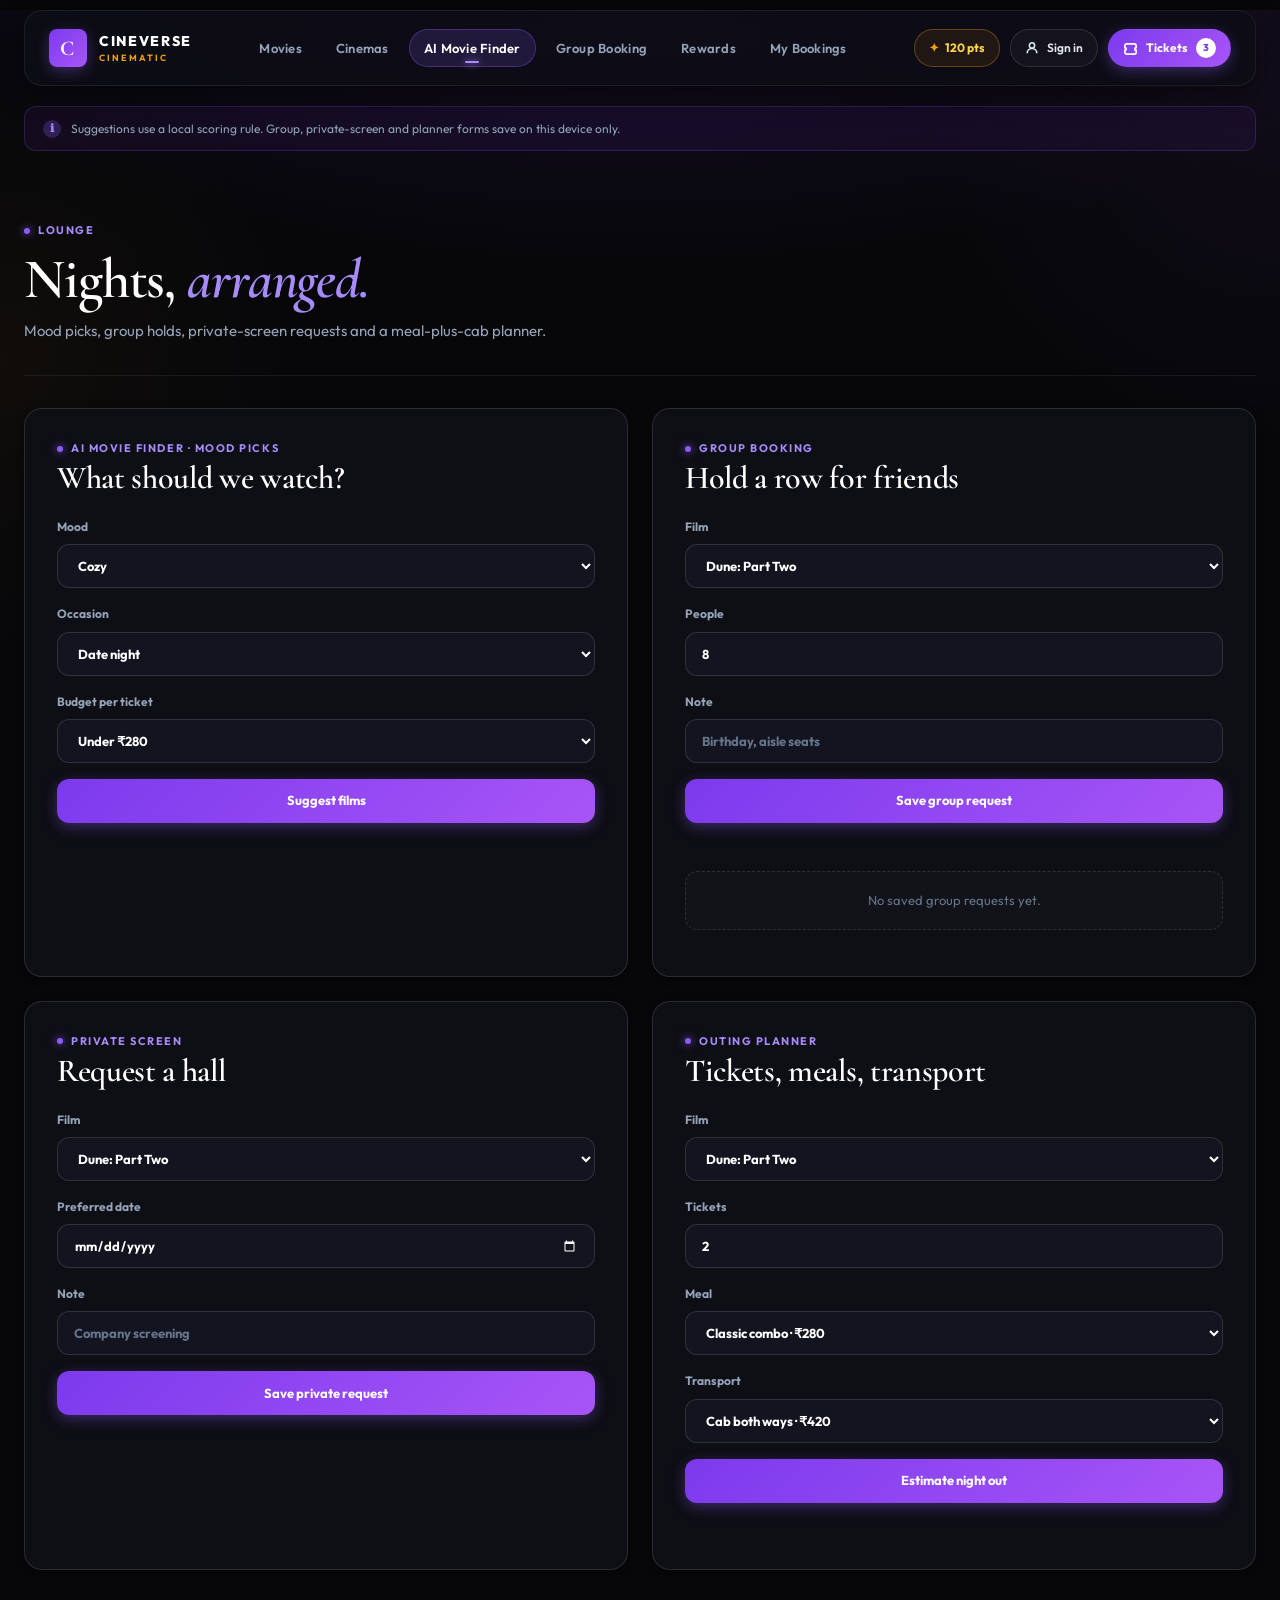
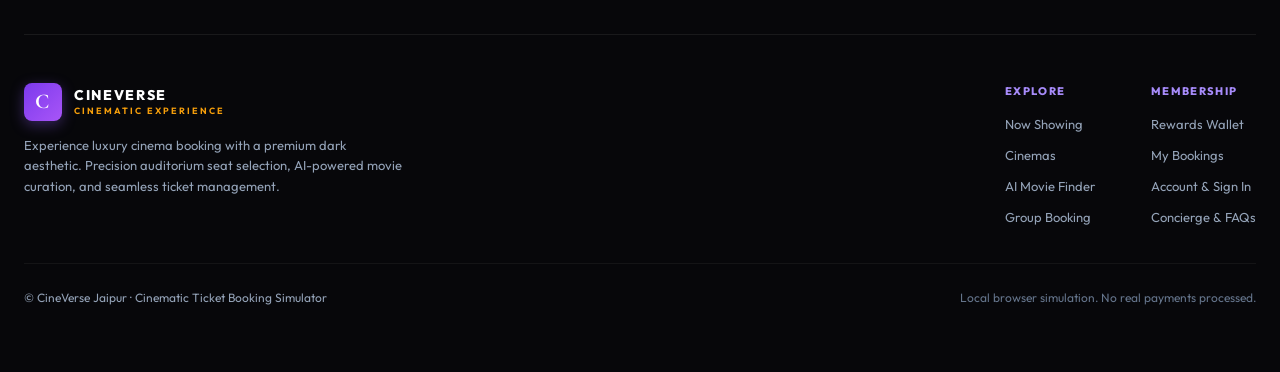
==== commit 3f75cf2d: "done" ====
--- a/web/lounge.html
+++ b/web/lounge.html
@@ -61,11 +61,13 @@
         <h2>Hold a row for friends</h2>
         <form id="group-form" class="stack-form">
           <label>Film <select id="group-movie"></select></label>
-          <label>People <input id="group-size" type="number" min="4" max="40" value="8" required></label>
-          <label>Note <input id="group-note" type="text" placeholder="Birthday, aisle seats"></label>
+          <label>People <input id="group-size" type="number" min="2" max="20" value="8" required></label>
+          <label>Note <input id="group-note" type="text" maxlength="180" placeholder="Birthday, aisle seats"></label>
           <button type="submit">Save group request</button>
         </form>
-        <p id="group-status" class="status-message" role="status"></p>
+        <p id="group-status" class="status-message" role="status" aria-live="polite"></p>
+        <div id="group-request-empty" class="empty-request-state" hidden>No saved group requests yet.</div>
+        <div id="group-request-list" class="request-list" aria-live="polite"></div>
       </article>
       <article class="panel" id="private-screen">
         <p class="eyebrow">PRIVATE SCREEN</p>
--- a/web/styles.css
+++ b/web/styles.css
@@ -905,7 +905,7 @@
 }
 
 .movie-card > * {
-  pointer-events: none;
+  pointer-events: auto;
 }
 
 #featured-poster,
@@ -1050,40 +1050,57 @@
 }
 
 /* Hover Action Button */
-.movie-card-action {
-  position: absolute;
-  right: 18px;
-  bottom: 18px;
+.movie-card-actions {
+  display: flex;
+  align-items: center;
+  justify-content: space-between;
+  gap: 10px;
+  padding: 0 20px 18px;
+}
+
+.movie-card-select,
+.movie-card-trailer,
+.watch-trailer-button {
   display: inline-flex;
   align-items: center;
-  gap: 6px;
-  padding: 8px 14px;
+  justify-content: center;
+  gap: 8px;
+  min-height: 38px;
+  border: 1px solid transparent;
   border-radius: var(--radius-pill);
+  color: var(--text-heading);
+  background: rgba(255, 255, 255, 0.04);
+  font-size: 11px;
+  font-weight: 700;
+  letter-spacing: 0.02em;
+  transition: transform 180ms var(--ease), background 180ms var(--ease), border-color 180ms var(--ease), box-shadow 180ms var(--ease);
+}
+
+.movie-card-select {
+  flex: 1;
   background: var(--gradient-purple);
-  color: #FFFFFF;
-  font-size: 11px;
-  font-weight: 700;
-  opacity: 0;
-  transform: translateY(6px);
   box-shadow: 0 4px 14px var(--purple-glow);
-  transition: opacity 200ms var(--ease), transform 200ms var(--ease);
-}
-
-.movie-card:hover .movie-card-action,
-.movie-card:focus-visible .movie-card-action,
-.movie-card[aria-pressed="true"] .movie-card-action {
-  opacity: 1;
-  transform: translateY(0);
-}
-
-.movie-card-action svg {
+}
+
+.movie-card-trailer,
+.watch-trailer-button {
+  border-color: rgba(139, 92, 246, 0.3);
+  background: rgba(139, 92, 246, 0.08);
+}
+
+.movie-card-select:hover,
+.movie-card-trailer:hover,
+.watch-trailer-button:hover {
+  transform: translateY(-1px);
+}
+
+.movie-card-select svg,
+.movie-card-trailer svg,
+.watch-trailer-button svg {
   width: 12px;
   height: 12px;
-  fill: none;
-  stroke: currentColor;
-  stroke-width: 2;
-  stroke-linecap: round;
-  stroke-linejoin: round;
+  fill: currentColor;
+  flex-shrink: 0;
 }
 
 /* Selected Movie Preview Banner */
@@ -1146,6 +1163,17 @@
   color: var(--text-heading);
   font-size: 14px;
   font-weight: 700;
+}
+
+.movie-details-actions {
+  display: flex;
+  justify-content: flex-start;
+  margin: 12px 0 16px;
+}
+
+.watch-trailer-button {
+  padding: 0 16px;
+  min-width: 160px;
 }
 
 /* ==========================================================================
@@ -1703,6 +1731,63 @@
   stroke-linejoin: round;
 }
 
+.trailer-modal {
+  width: min(760px, calc(100vw - 32px));
+}
+
+.trailer-stage {
+  position: relative;
+  display: grid;
+  place-items: center;
+  min-height: 360px;
+  margin-top: 18px;
+  overflow: hidden;
+  border-radius: var(--radius-lg);
+  border: 1px solid rgba(139, 92, 246, 0.25);
+  background: linear-gradient(135deg, rgba(17, 17, 27, 0.96), rgba(31, 20, 47, 0.96));
+  box-shadow: inset 0 1px 0 rgba(255, 255, 255, 0.08);
+  animation: trailer-glow 2.4s var(--ease) infinite alternate;
+}
+
+.trailer-stage.has-video {
+  padding: 0;
+}
+
+.trailer-iframe {
+  width: 100%;
+  height: 100%;
+  min-height: 360px;
+  border: 0;
+  background: #000000;
+  aspect-ratio: 16 / 9;
+}
+
+.trailer-empty-state {
+  display: grid;
+  gap: 8px;
+  place-items: center;
+  padding: 32px 24px;
+  text-align: center;
+  color: var(--text-secondary);
+}
+
+.trailer-empty-state strong {
+  color: var(--text-heading);
+  font-size: clamp(20px, 3vw, 28px);
+  font-family: var(--font-display);
+}
+
+#trailer-copy {
+  margin: 14px 0 0;
+  color: var(--text-secondary);
+  font-size: 13px;
+}
+
+@keyframes trailer-glow {
+  from { box-shadow: inset 0 1px 0 rgba(255, 255, 255, 0.08), 0 0 0 rgba(139, 92, 246, 0.18); }
+  to { box-shadow: inset 0 1px 0 rgba(255, 255, 255, 0.08), 0 0 24px rgba(139, 92, 246, 0.22); }
+}
+
 /* Perforated Cinema Ticket Stub */
 .ticket-confirmation {
   position: relative;
@@ -2166,6 +2251,108 @@
   box-shadow: 0 6px 20px rgba(139, 92, 246, 0.55);
 }
 
+.status-message {
+  min-height: 20px;
+  margin-top: 12px;
+  padding: 10px 12px;
+  border: 1px solid transparent;
+  border-radius: var(--radius-md);
+  background: rgba(255, 255, 255, 0.02);
+  color: var(--text-secondary);
+  font-size: 12px;
+  line-height: 1.5;
+  opacity: 0;
+  transform: translateY(-2px);
+  transition: opacity 180ms var(--ease), transform 180ms var(--ease), border-color 180ms var(--ease), background 180ms var(--ease), color 180ms var(--ease);
+}
+
+.status-message:not(:empty) {
+  opacity: 1;
+  transform: translateY(0);
+}
+
+.status-message.success {
+  border-color: rgba(52, 211, 153, 0.45);
+  background: rgba(16, 185, 129, 0.1);
+  color: #C9F7E5;
+}
+
+.status-message.error {
+  border-color: rgba(251, 113, 133, 0.45);
+  background: rgba(244, 63, 94, 0.12);
+  color: #FEC2D2;
+}
+
+.request-list {
+  display: grid;
+  gap: 12px;
+  margin-top: 14px;
+}
+
+.empty-request-state {
+  margin-top: 14px;
+  padding: 18px 16px;
+  border: 1px dashed var(--border-medium);
+  border-radius: var(--radius-md);
+  background: rgba(255, 255, 255, 0.02);
+  color: var(--text-muted);
+  font-size: 13px;
+  text-align: center;
+}
+
+.request-card {
+  display: flex;
+  flex-direction: column;
+  gap: 10px;
+  padding: 18px 18px 16px;
+  border: 1px solid rgba(139, 92, 246, 0.28);
+  border-radius: var(--radius-md);
+  background: rgba(139, 92, 246, 0.06);
+}
+
+.request-card-header,
+.request-card-meta {
+  display: flex;
+  justify-content: space-between;
+  align-items: center;
+  gap: 12px;
+}
+
+.request-id {
+  color: var(--purple-light);
+  font-size: 11px;
+  font-weight: 800;
+  letter-spacing: 0.08em;
+  text-transform: uppercase;
+}
+
+.request-date {
+  color: var(--text-muted);
+  font-size: 11px;
+}
+
+.request-card-meta {
+  color: var(--text-heading);
+  font-size: 13px;
+}
+
+.request-card strong {
+  color: var(--text-heading);
+  font-weight: 700;
+}
+
+.request-note {
+  margin: 0;
+  color: var(--text-secondary);
+  font-size: 12px;
+  line-height: 1.5;
+}
+
+.request-note.muted {
+  color: var(--text-muted);
+  font-style: italic;
+}
+
 /* Suggestion Result Cards (AI Movie Finder) */
 .suggest-results {
   display: grid;
@@ -2853,6 +3040,11 @@
     justify-content: flex-start;
     padding-top: 6px;
   }
+  .request-card-header,
+  .request-card-meta {
+    align-items: flex-start;
+    flex-direction: column;
+  }
   .footer-top {
     flex-direction: column;
     gap: 28px;
